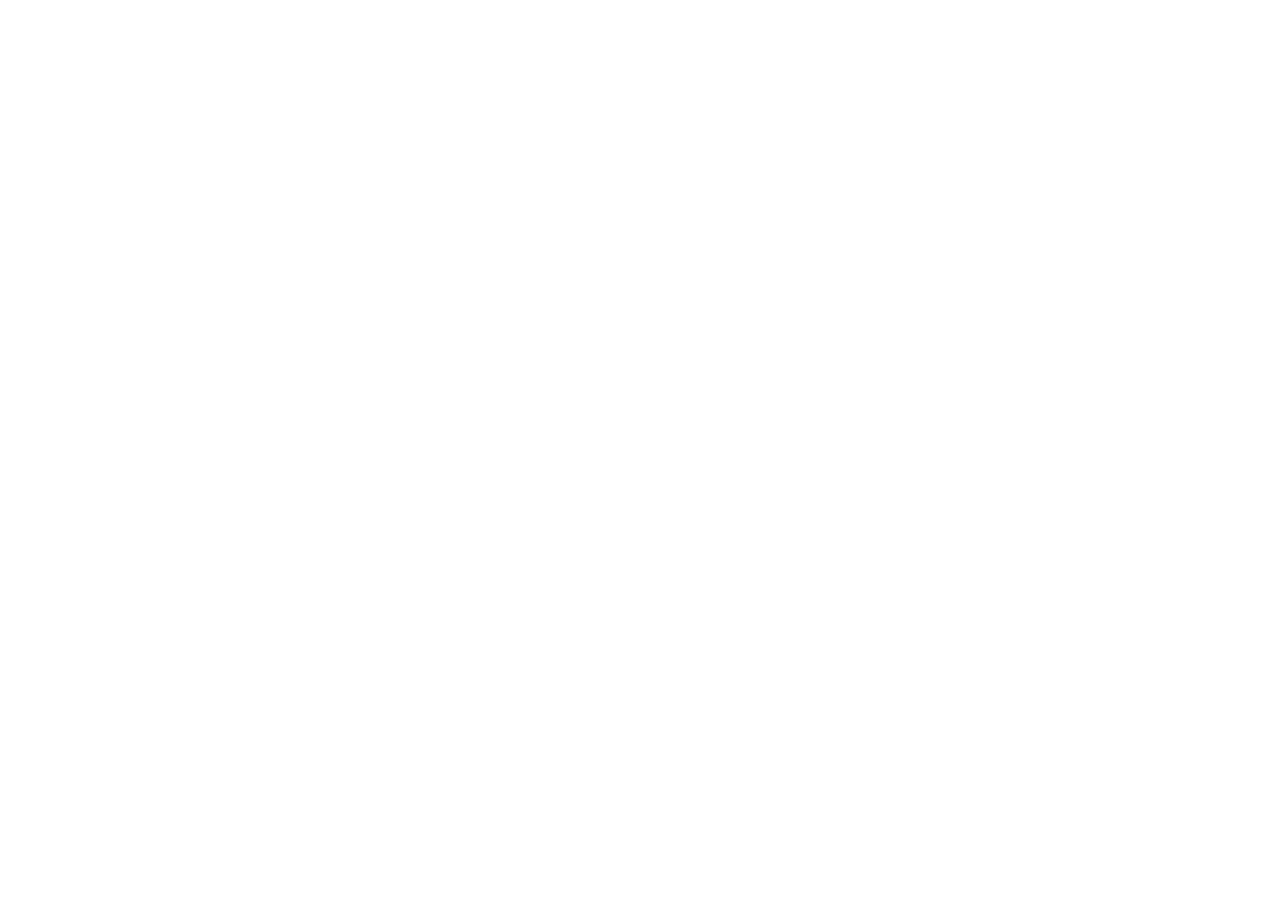
==== index.html @ 3705db46 "first commit" ====
<!DOCTYPE html>
<html lang="en">
  <head>
    <meta charset="UTF-8" />
    <meta http-equiv="X-UA-Compatible" content="IE=edge" />
    <meta name="viewport" content="width=device-width, initial-scale=1.0" />
    <title>Document</title>
    <link rel="stylesheet" href="css/global.css" />
    <link rel="stylesheet" href="css/home.css" />
  </head>
  <body>
    <header id="header">
      <nav class="nav"></nav>
    </header>
  </body>
</html>
---- css/global.css ----
@import url('https://fonts.googleapis.com/css2?family=Space+Mono:wght@400;700&display=swap');

*, 
*::after, 
*::before {
    margin: 0;
    padding: 0;
    box-sizing: border-box;
}

html {
    font-size: 62.5%;
    scroll-behavior: smooth;
}

body {
    font-size: 1.6rem;
    font-family: 'Space Mono', monospace;
}

img {
    display: block;
    max-width: 100%;
}

a {
    color: #fff;
    text-decoration: none;
}
  
ul {    
    list-style: none;
}
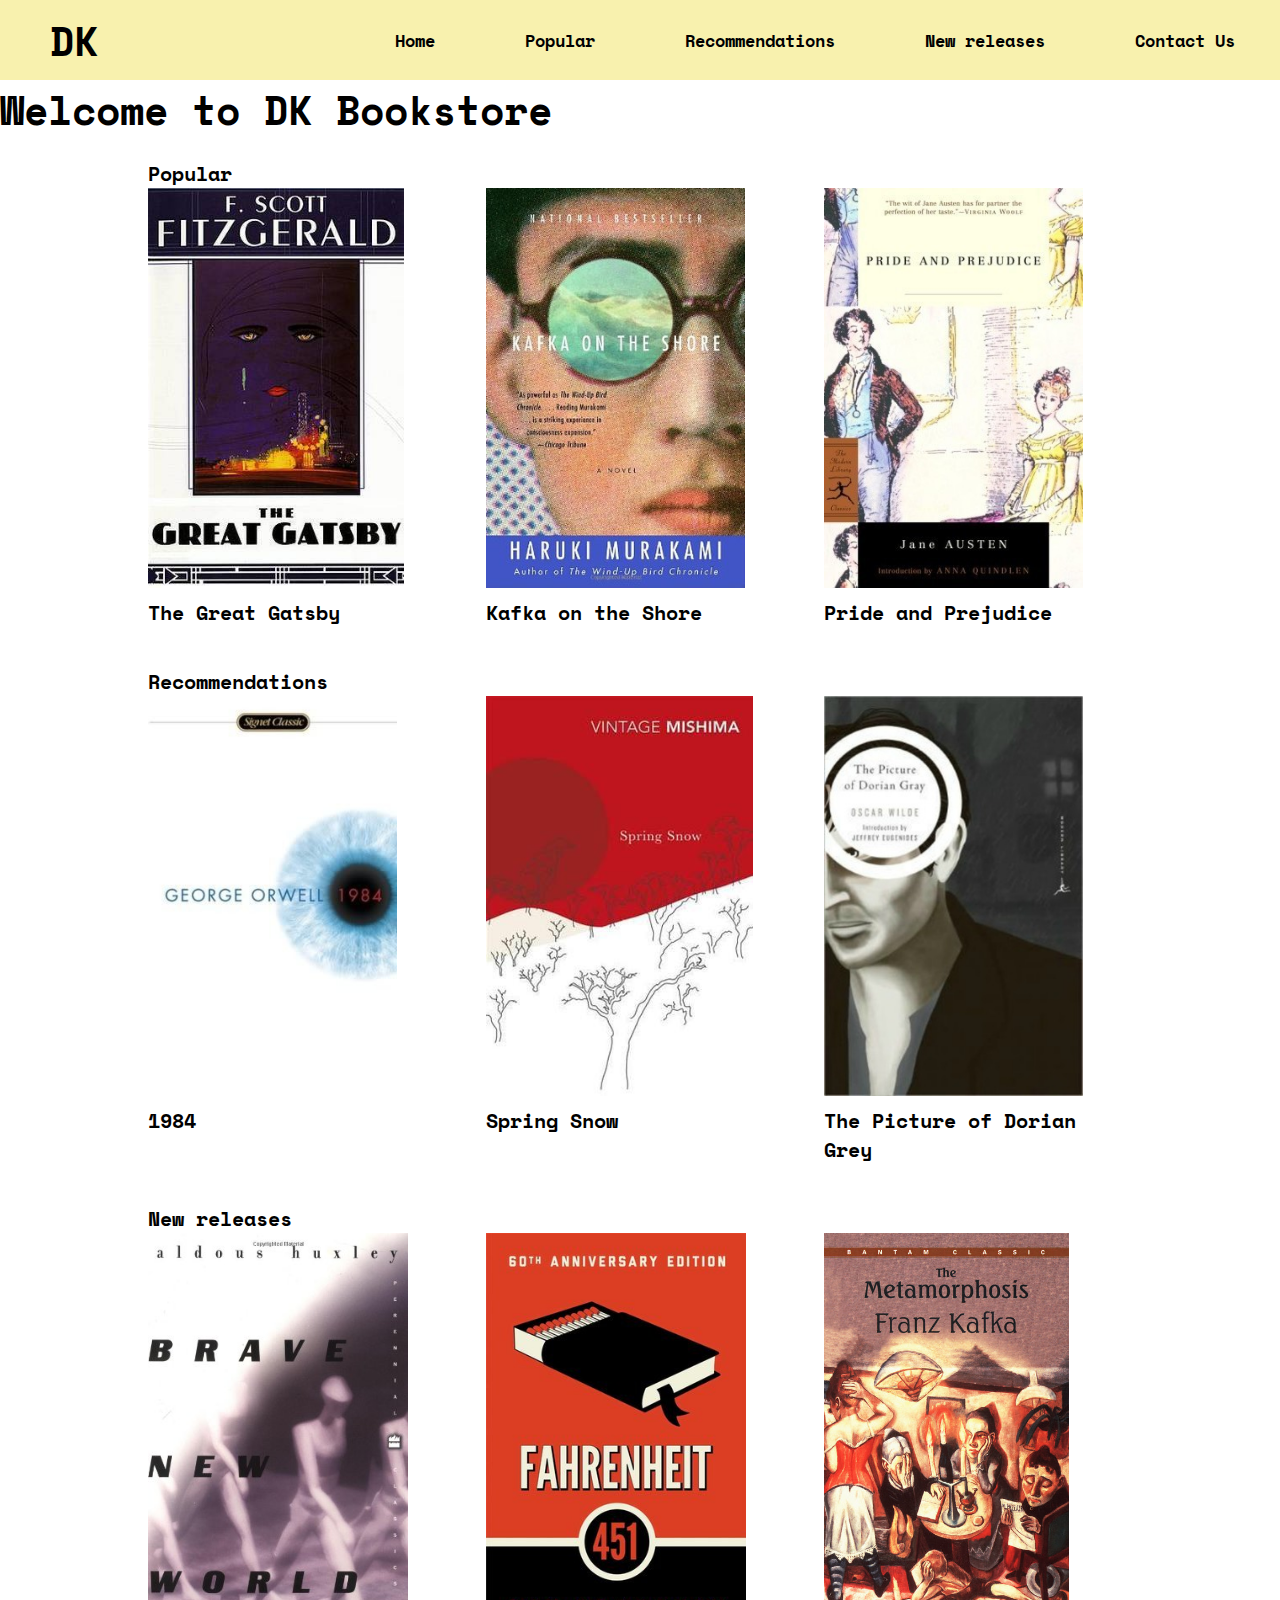
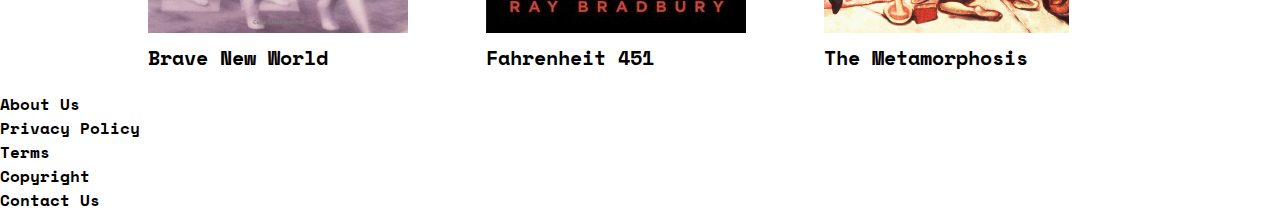
==== commit b62a508b: "Add pages" ====
--- a/index.html
+++ b/index.html
@@ -4,13 +4,173 @@
     <meta charset="UTF-8" />
     <meta http-equiv="X-UA-Compatible" content="IE=edge" />
     <meta name="viewport" content="width=device-width, initial-scale=1.0" />
-    <title>Document</title>
+    <title>DK</title>
     <link rel="stylesheet" href="css/global.css" />
     <link rel="stylesheet" href="css/home.css" />
   </head>
   <body>
     <header id="header">
-      <nav class="nav"></nav>
+      <div class="nav-container">
+        <nav class="nav">
+          <div class="logo">
+            <a href="index.html">DK</a>
+          </div>
+          <div class="nav-list-container">
+            <ul class="nav-list">
+              <li class="nav-list-item">
+                <a href="homepage.html" class="list-link">Home</a>
+              </li>
+              <li class="nav-list-item">
+                <a href="category.html" class="list-link">Popular</a>
+              </li>
+              <li class="nav-list-item">
+                <a href="category.html" class="list-link">Recommendations</a>
+              </li>
+              <li class="nav-list-item">
+                <a href="category.html" class="list-link">New releases</a>
+              </li>
+              <li class="nav-list-item">
+                <a href="contact.html" class="list-link">Contact Us</a>
+              </li>
+            </ul>
+          </div>
+        </nav>
+      </div>
     </header>
+    <main>
+      <section class="category-section">
+        <div class="main-title title">
+          <h1>Welcome to DK Bookstore</h1>
+        </div>
+        <div class="category-container">
+          <a href="category.html">
+            <h2 class="category-title title">Popular</h2>
+          </a>
+          <ul class="book-container">
+            <li class="book">
+              <a href="book_details.html" class="book-image">
+                <img src="image/gatsby.jpg" alt="The Great Gatsby" />
+              </a>
+              <a href="book_details.html" class="book-title title">
+                <p>The Great Gatsby</p>
+              </a>
+            </li>
+            <li class="book">
+              <a href="book_details.html" class="book-image">
+                <img src="image/kafka.jpg" alt="Kafka on the Shore" />
+              </a>
+              <a href="book_details.html" class="book-title title">
+                <p>Kafka on the Shore</p>
+              </a>
+            </li>
+            <li class="book">
+              <a href="book_details.html" class="book-image">
+                <img
+                  src="image/pridenprejudice.jpg"
+                  alt="Pride and Prejudice"
+                />
+              </a>
+              <a href="book_details.html" class="book-title title">
+                <p>Pride and Prejudice</p>
+              </a>
+            </li>
+          </ul>
+        </div>
+
+        <div class="category-container">
+          <a href="category.html">
+            <h2 class="category-title title">Recommendations</h2>
+          </a>
+          <ul class="book-container">
+            <li class="book">
+              <a href="book_details.html" class="book-image">
+                <img src="image/1984.jpg" alt="1984" />
+              </a>
+              <a href="book_details.html" class="book-title title">
+                <p>1984</p>
+              </a>
+            </li>
+            <li class="book">
+              <a href="book_details.html" class="book-image">
+                <img src="image/sringsnow.jpg" alt="Spring Snow" />
+              </a>
+              <a href="book_details.html" class="book-title title">
+                <p>Spring Snow</p>
+              </a>
+            </li>
+            <li class="book">
+              <a href="book_details.html" class="book-image">
+                <img
+                  src="image/doriangrey.jpg"
+                  alt="The Picture of Dorian Grey"
+                />
+              </a>
+              <a href="book_details.html" class="book-title title">
+                <p>The Picture of Dorian Grey</p>
+              </a>
+            </li>
+          </ul>
+        </div>
+      </section>
+
+      <div class="category-container">
+        <a href="category.html">
+          <h2 class="category-title title">New releases</h2>
+        </a>
+        <ul class="book-container">
+          <li class="book">
+            <a href="book_details.html" class="book-image">
+              <img src="image/brave.jpg" alt="Brave New World" />
+            </a>
+            <a href="book_details.html" class="book-title title">
+              <p>Brave New World</p>
+            </a>
+          </li>
+          <li class="book">
+            <a href="book_details.html" class="book-image">
+              <img src="image/far.jpg" alt="Fahrenheit 451" />
+            </a>
+            <a href="book_details.html" class="book-title title">
+              <p>Fahrenheit 451</p>
+            </a>
+          </li>
+          <li class="book">
+            <a href="book_details.html" class="book-image">
+              <img
+                src="image/meta.jpg"
+                alt="The Metamorphosis"
+              />
+            </a>
+            <a href="book_details.html" class="book-title title">
+              <p>The Metamorphosis</p>
+            </a>
+          </li>
+        </ul>
+      </div>
+    </section>
+    </main>
+    <footer id="footer">
+      <div class="footer-container">
+        <div class="footer-menu">
+          <ul class="footer-list">
+            <li class="nav-list-item">
+              <a href="homepage.html" class="footer-list-link">About Us</a>
+            </li>
+            <li class="nav-list-item">
+              <a href="category.html" class="footer-list-link">Privacy Policy</a>
+            </li>
+            <li class="nav-list-item">
+              <a href="category.html" class="footer-list-link">Terms</a>
+            </li>
+            <li class="nav-list-item">
+              <a href="category.html" class="footer-list-link">Copyright</a>
+            </li>
+            <li class="nav-list-item">
+              <a href="contact.html" class="footer-list-link">Contact Us</a>
+            </li>
+          </ul>
+        </div>
+      </div>
+    </footer>
   </body>
 </html>
--- a/css/global.css
+++ b/css/global.css
@@ -21,13 +21,80 @@
 img {
     display: block;
     max-width: 100%;
+    max-height: 100%;
+    object-fit: cover;
 }
 
 a {
-    color: #fff;
+    color: #000;
+    font-weight: 700;
     text-decoration: none;
 }
   
 ul {    
     list-style: none;
+}
+
+.category-container {
+  margin: 0 auto;
+  padding: 2rem;
+  width: 80%;
+}
+
+.title {
+    font-size: 2rem;
+    display: inline-block;
+    position: relative;
+    transition: transform 0.5s;
+}
+
+.book-container {
+    display: grid;
+    grid-template-columns: repeat(auto-fit, minmax(180px, 1fr));
+    gap: 3rem;
+}
+
+.book-image img {
+    height: 40rem;
+}
+
+.book-image:hover img {
+    cursor: pointer;
+    transform: scale(1.02);
+}
+
+.book-title {
+    
+    margin-top: 1rem;
+}
+
+
+/* Header */
+#header {
+    width: 100%;
+    background-color: #F8F1AE;
+    z-index: 999;
+}
+
+nav {
+    display: flex;
+    align-items: center;
+    justify-content: space-between;
+    padding: 2rem 4rem;
+    height: 8rem;
+}
+
+.nav-list {
+    display: flex;
+    gap: 8rem;
+}
+
+.logo {
+    font-size: 4rem;
+    padding: 1rem;
+}
+
+.list-link {
+    font-size: 1.7rem;
+    padding: 0.3rem 0.5rem;
 }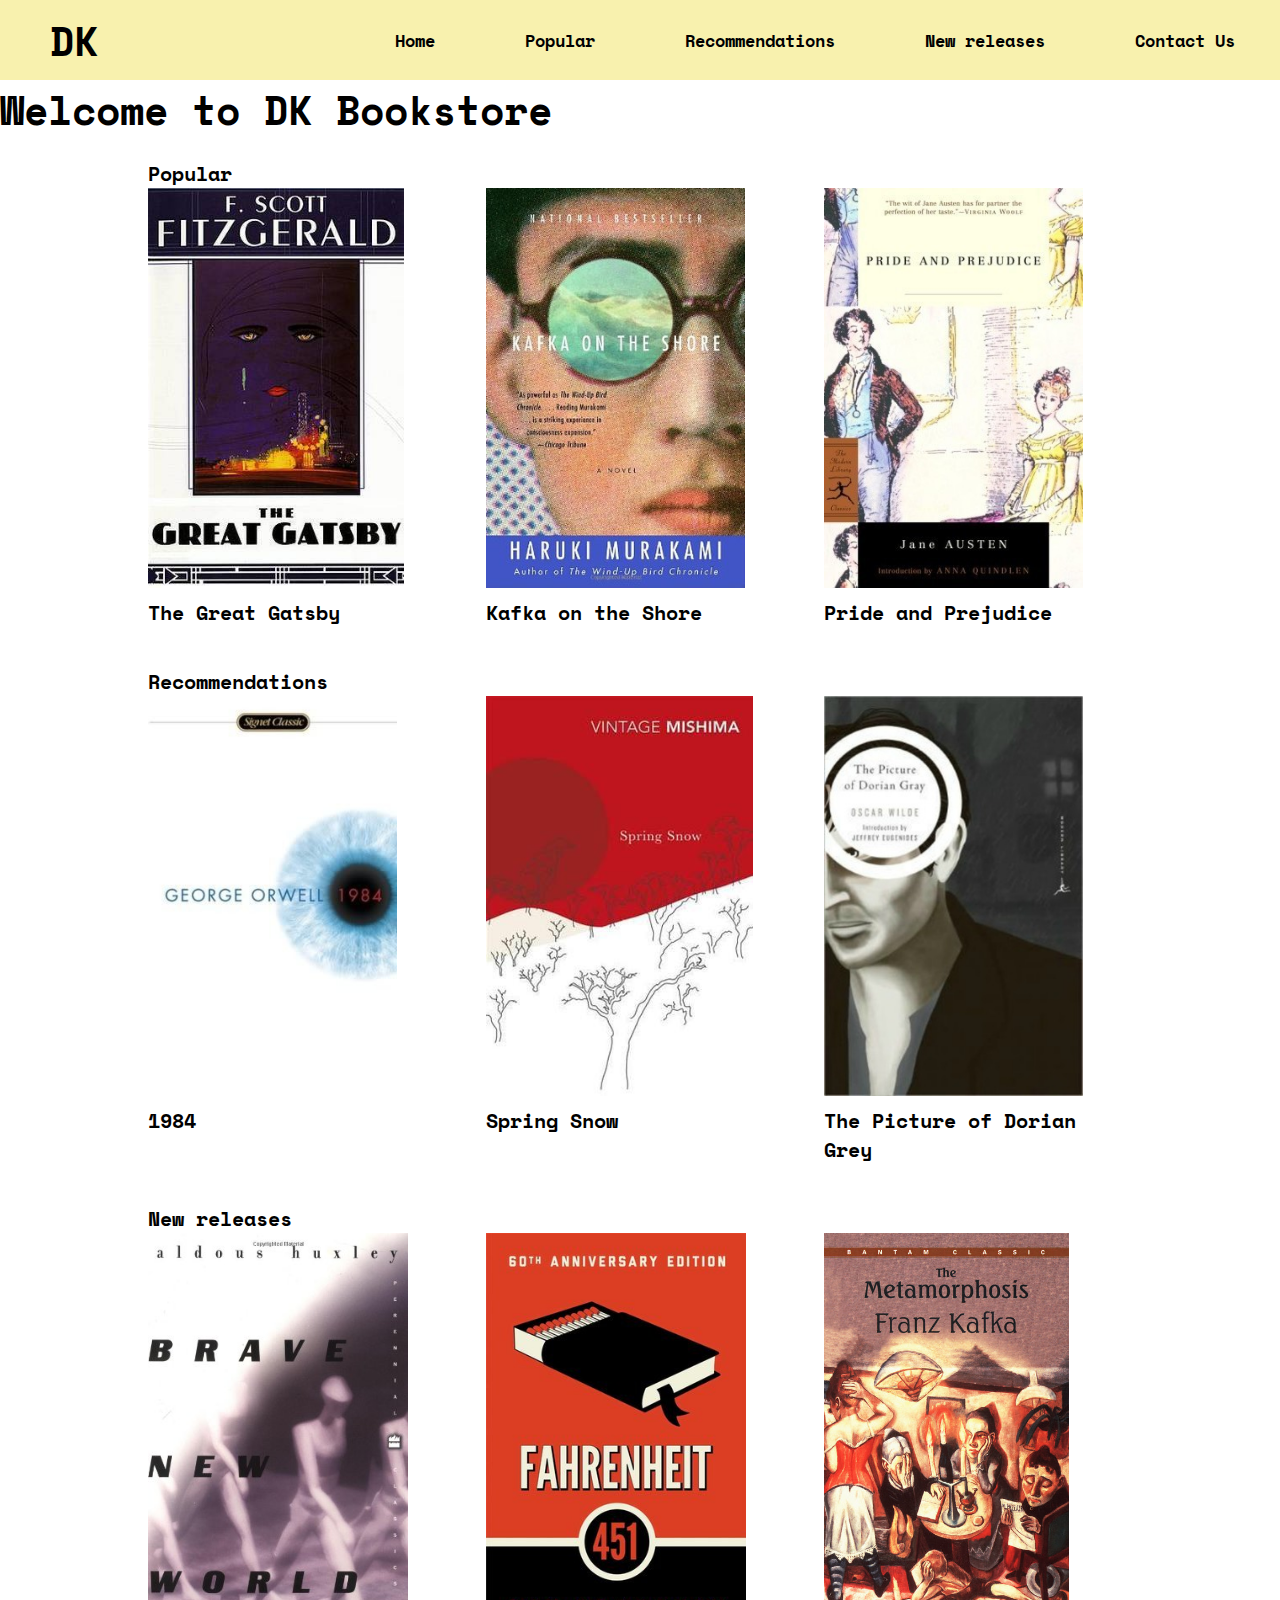
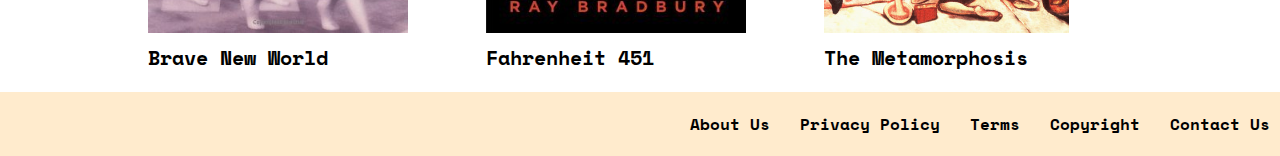
==== commit c67a0c8d: "change category" ====
--- a/index.html
+++ b/index.html
@@ -18,7 +18,7 @@
           <div class="nav-list-container">
             <ul class="nav-list">
               <li class="nav-list-item">
-                <a href="homepage.html" class="list-link">Home</a>
+                <a href="index.html" class="list-link">Home</a>
               </li>
               <li class="nav-list-item">
                 <a href="category.html" class="list-link">Popular</a>
--- a/css/global.css
+++ b/css/global.css
@@ -63,8 +63,7 @@
     transform: scale(1.02);
 }
 
-.book-title {
-    
+.book-title { 
     margin-top: 1rem;
 }
 
@@ -97,4 +96,20 @@
 .list-link {
     font-size: 1.7rem;
     padding: 0.3rem 0.5rem;
-}+}
+
+/* footer */
+
+footer {
+    display: flex;
+    padding: 2rem 1rem;
+    justify-content: flex-end;
+    background-color: blanchedalmond;
+}
+
+.footer-list {
+    display: flex;
+    gap: 3rem;
+}
+
+
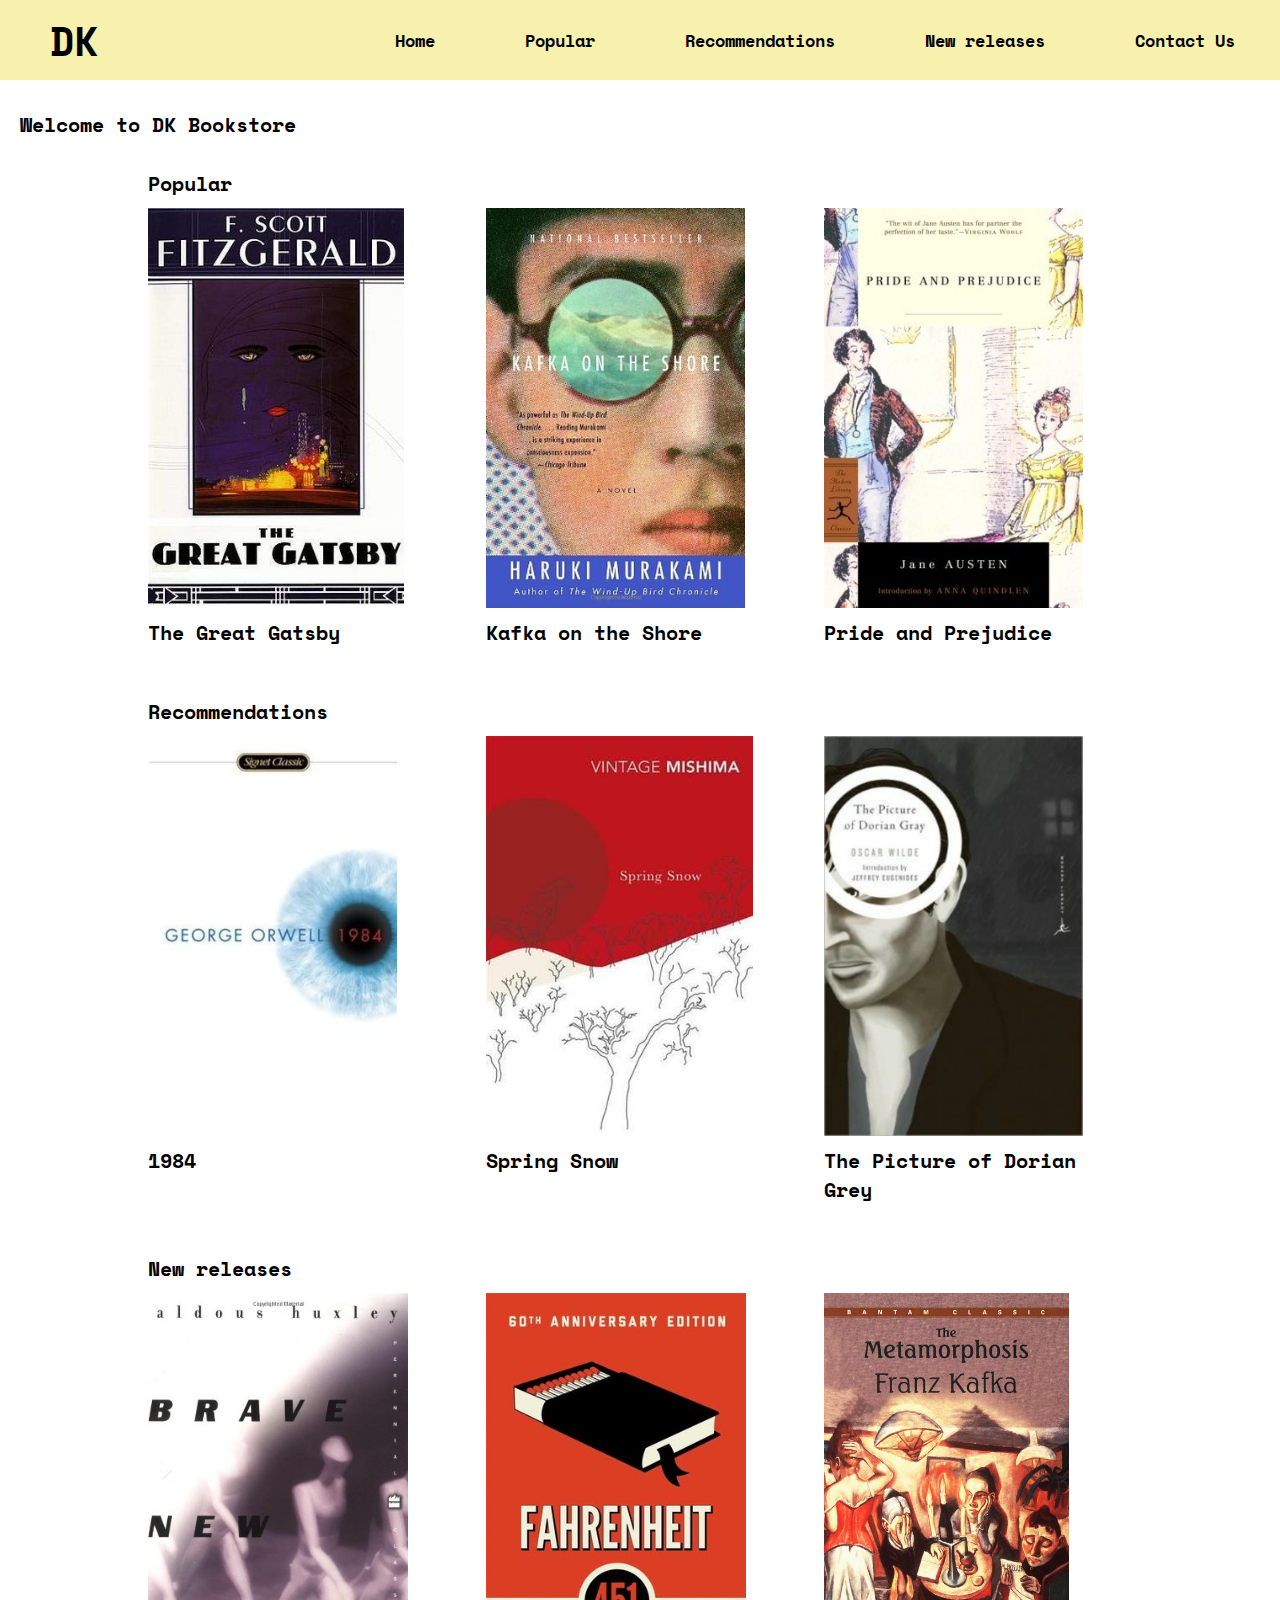
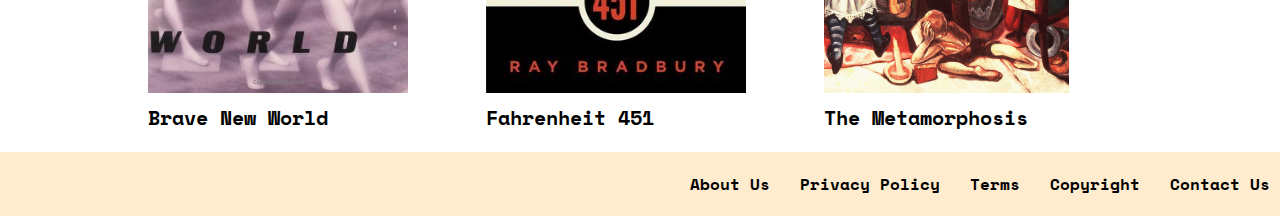
==== commit 0b069292: "Add book details" ====
--- a/index.html
+++ b/index.html
@@ -39,14 +39,12 @@
     </header>
     <main>
       <section class="category-section">
-        <div class="main-title title">
-          <h1>Welcome to DK Bookstore</h1>
-        </div>
+        <h1 class="main-title title">Welcome to DK Bookstore</h1>
         <div class="category-container">
           <a href="category.html">
             <h2 class="category-title title">Popular</h2>
           </a>
-          <ul class="book-container">
+          <ul class="books-container">
             <li class="book">
               <a href="book_details.html" class="book-image">
                 <img src="image/gatsby.jpg" alt="The Great Gatsby" />
@@ -81,7 +79,7 @@
           <a href="category.html">
             <h2 class="category-title title">Recommendations</h2>
           </a>
-          <ul class="book-container">
+          <ul class="books-container">
             <li class="book">
               <a href="book_details.html" class="book-image">
                 <img src="image/1984.jpg" alt="1984" />
@@ -117,7 +115,7 @@
         <a href="category.html">
           <h2 class="category-title title">New releases</h2>
         </a>
-        <ul class="book-container">
+        <ul class="books-container">
           <li class="book">
             <a href="book_details.html" class="book-image">
               <img src="image/brave.jpg" alt="Brave New World" />
@@ -154,16 +152,18 @@
         <div class="footer-menu">
           <ul class="footer-list">
             <li class="nav-list-item">
-              <a href="homepage.html" class="footer-list-link">About Us</a>
+              <a href="#" class="footer-list-link">About Us</a>
             </li>
             <li class="nav-list-item">
-              <a href="category.html" class="footer-list-link">Privacy Policy</a>
+              <a href="#" class="footer-list-link"
+                >Privacy Policy</a
+              >
             </li>
             <li class="nav-list-item">
-              <a href="category.html" class="footer-list-link">Terms</a>
+              <a href="#" class="footer-list-link">Terms</a>
             </li>
             <li class="nav-list-item">
-              <a href="category.html" class="footer-list-link">Copyright</a>
+              <a href="#" class="footer-list-link">Copyright</a>
             </li>
             <li class="nav-list-item">
               <a href="contact.html" class="footer-list-link">Contact Us</a>
--- a/css/global.css
+++ b/css/global.css
@@ -48,7 +48,7 @@
     transition: transform 0.5s;
 }
 
-.book-container {
+.books-container {
     display: grid;
     grid-template-columns: repeat(auto-fit, minmax(180px, 1fr));
     gap: 3rem;
@@ -67,10 +67,16 @@
     margin-top: 1rem;
 }
 
+.category-title {
+    padding: 1rem 0;
+}
+
 
 /* Header */
 #header {
+    margin: 0;
     width: 100%;
+    /* position: fixed; */
     background-color: #F8F1AE;
     z-index: 999;
 }
@@ -112,4 +118,17 @@
     gap: 3rem;
 }
 
+@media screen and (max-width: 960px) {
+    .nav {
+        height: initial;
+      }
 
+    .nav-list {
+        flex-direction: column;
+        gap: 1rem;
+    }
+    
+      .list-link {
+        font-size: 1.6rem;
+    }
+}
--- a/css/home.css
+++ b/css/home.css
@@ -0,0 +1,4 @@
+.main-title {
+    padding-top: 3rem;
+    padding-left: 2rem;
+}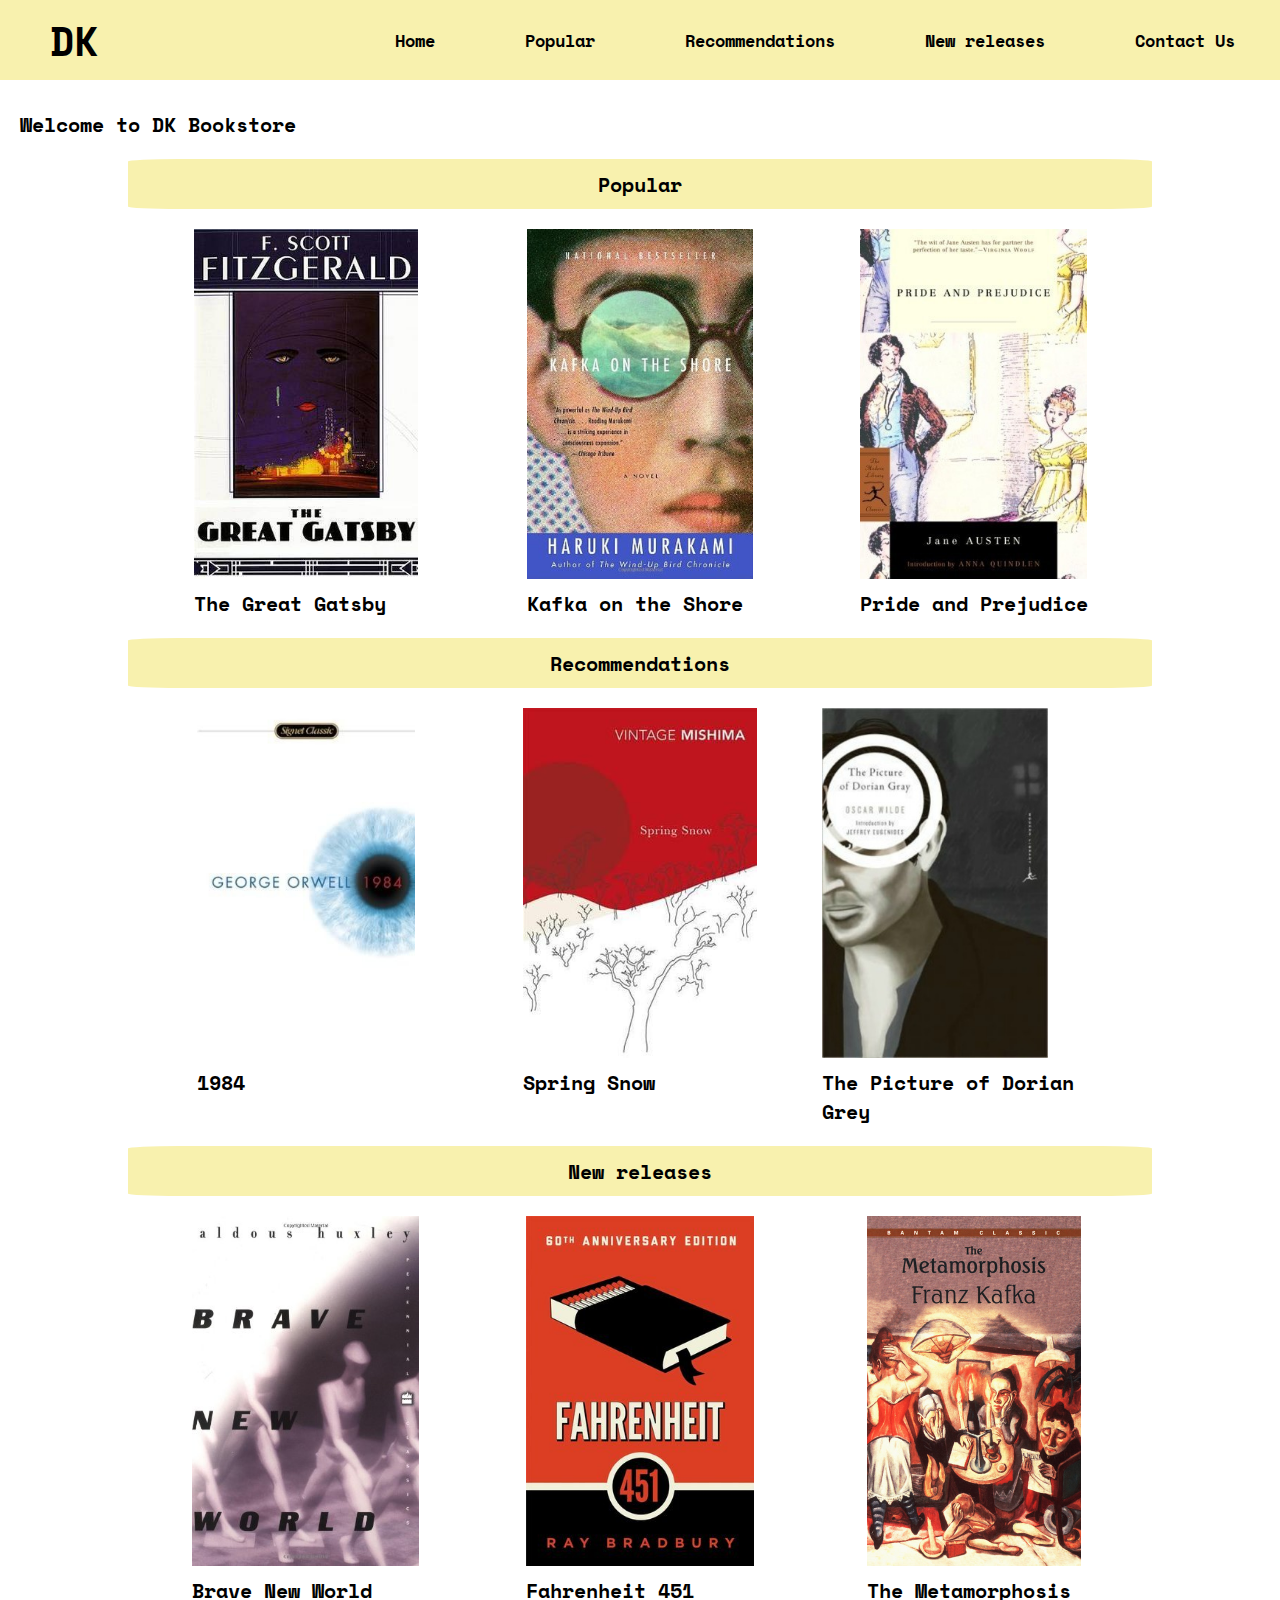
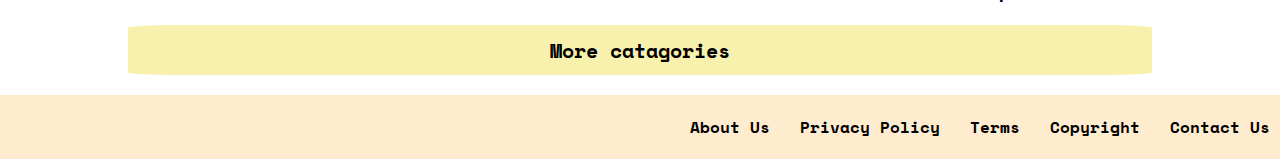
==== commit 4150cac2: "Fixed center divs" ====
--- a/index.html
+++ b/index.html
@@ -109,43 +109,41 @@
             </li>
           </ul>
         </div>
+        <div class="category-container">
+          <a href="category.html">
+            <h2 class="category-title title">New releases</h2>
+          </a>
+          <ul class="books-container">
+            <li class="book">
+              <a href="book_details.html" class="book-image">
+                <img src="image/brave.jpg" alt="Brave New World" />
+              </a>
+              <a href="book_details.html" class="book-title title">
+                <p>Brave New World</p>
+              </a>
+            </li>
+            <li class="book">
+              <a href="book_details.html" class="book-image">
+                <img src="image/far.jpg" alt="Fahrenheit 451" />
+              </a>
+              <a href="book_details.html" class="book-title title">
+                <p>Fahrenheit 451</p>
+              </a>
+            </li>
+            <li class="book">
+              <a href="book_details.html" class="book-image">
+                <img src="image/meta.jpg" alt="The Metamorphosis" />
+              </a>
+              <a href="book_details.html" class="book-title title">
+                <p>The Metamorphosis</p>
+              </a>
+            </li>
+          </ul>
+          <a href="category.html">
+            <span class="category-title more-title title">More catagories</span>
+          </a>
+        </div>
       </section>
-
-      <div class="category-container">
-        <a href="category.html">
-          <h2 class="category-title title">New releases</h2>
-        </a>
-        <ul class="books-container">
-          <li class="book">
-            <a href="book_details.html" class="book-image">
-              <img src="image/brave.jpg" alt="Brave New World" />
-            </a>
-            <a href="book_details.html" class="book-title title">
-              <p>Brave New World</p>
-            </a>
-          </li>
-          <li class="book">
-            <a href="book_details.html" class="book-image">
-              <img src="image/far.jpg" alt="Fahrenheit 451" />
-            </a>
-            <a href="book_details.html" class="book-title title">
-              <p>Fahrenheit 451</p>
-            </a>
-          </li>
-          <li class="book">
-            <a href="book_details.html" class="book-image">
-              <img
-                src="image/meta.jpg"
-                alt="The Metamorphosis"
-              />
-            </a>
-            <a href="book_details.html" class="book-title title">
-              <p>The Metamorphosis</p>
-            </a>
-          </li>
-        </ul>
-      </div>
-    </section>
     </main>
     <footer id="footer">
       <div class="footer-container">
@@ -155,9 +153,7 @@
               <a href="#" class="footer-list-link">About Us</a>
             </li>
             <li class="nav-list-item">
-              <a href="#" class="footer-list-link"
-                >Privacy Policy</a
-              >
+              <a href="#" class="footer-list-link">Privacy Policy</a>
             </li>
             <li class="nav-list-item">
               <a href="#" class="footer-list-link">Terms</a>
--- a/css/global.css
+++ b/css/global.css
@@ -36,26 +36,44 @@
 }
 
 .category-container {
-  margin: 0 auto;
-  padding: 2rem;
+  margin: 2rem auto;
   width: 80%;
 }
 
+.category-title {
+    padding: 2rem;
+    height: 5rem;
+    background-color: #F8F1AE;
+    width: 100%;
+    border-radius: 5%;
+    /* width: 25rem; */
+}
+
+.category-section ul {
+    width: 95%;
+    margin: auto;
+}
+
+.category-section ul li {
+    /* margin-left: 3rem; */
+    margin: 0 auto;
+}
+
 .title {
+    position: relative;
     font-size: 2rem;
     display: inline-block;
-    position: relative;
-    transition: transform 0.5s;
 }
 
 .books-container {
     display: grid;
     grid-template-columns: repeat(auto-fit, minmax(180px, 1fr));
     gap: 3rem;
+    margin: 0 auto;
 }
 
 .book-image img {
-    height: 40rem;
+    height: 35rem;
 }
 
 .book-image:hover img {
@@ -69,6 +87,10 @@
 
 .category-title {
     padding: 1rem 0;
+    margin-bottom: 2rem;
+    display: flex;
+    justify-content: center;
+    align-items: center;
 }
 
 
@@ -118,6 +140,25 @@
     gap: 3rem;
 }
 
+.btn {
+    font-family: "Space Mono", monospace;
+    border: none;
+    width: 100%;
+    font-size: 1.7rem;
+    font-weight: bold;
+    margin-top: 1rem;
+    height: 5rem;
+    border-radius: 10px;
+    color: black;
+    background-color: bisque; 
+    width: 100%;
+}
+
+.btn:hover {
+    cursor: pointer;
+    opacity: 0.8;
+}
+
 @media screen and (max-width: 960px) {
     .nav {
         height: initial;
@@ -131,4 +172,17 @@
       .list-link {
         font-size: 1.6rem;
     }
+
+    #footer {
+        height: initial;
+      }
+
+    .footer-list {
+        flex-direction: column;
+        gap: 1rem;
+    }
+    
+      .footer-list-link {
+        font-size: 1.6rem;
+    }
 }
--- a/css/home.css
+++ b/css/home.css
@@ -1,4 +1,8 @@
 .main-title {
     padding-top: 3rem;
     padding-left: 2rem;
+}
+
+.more-title {
+    margin-top: 2rem;
 }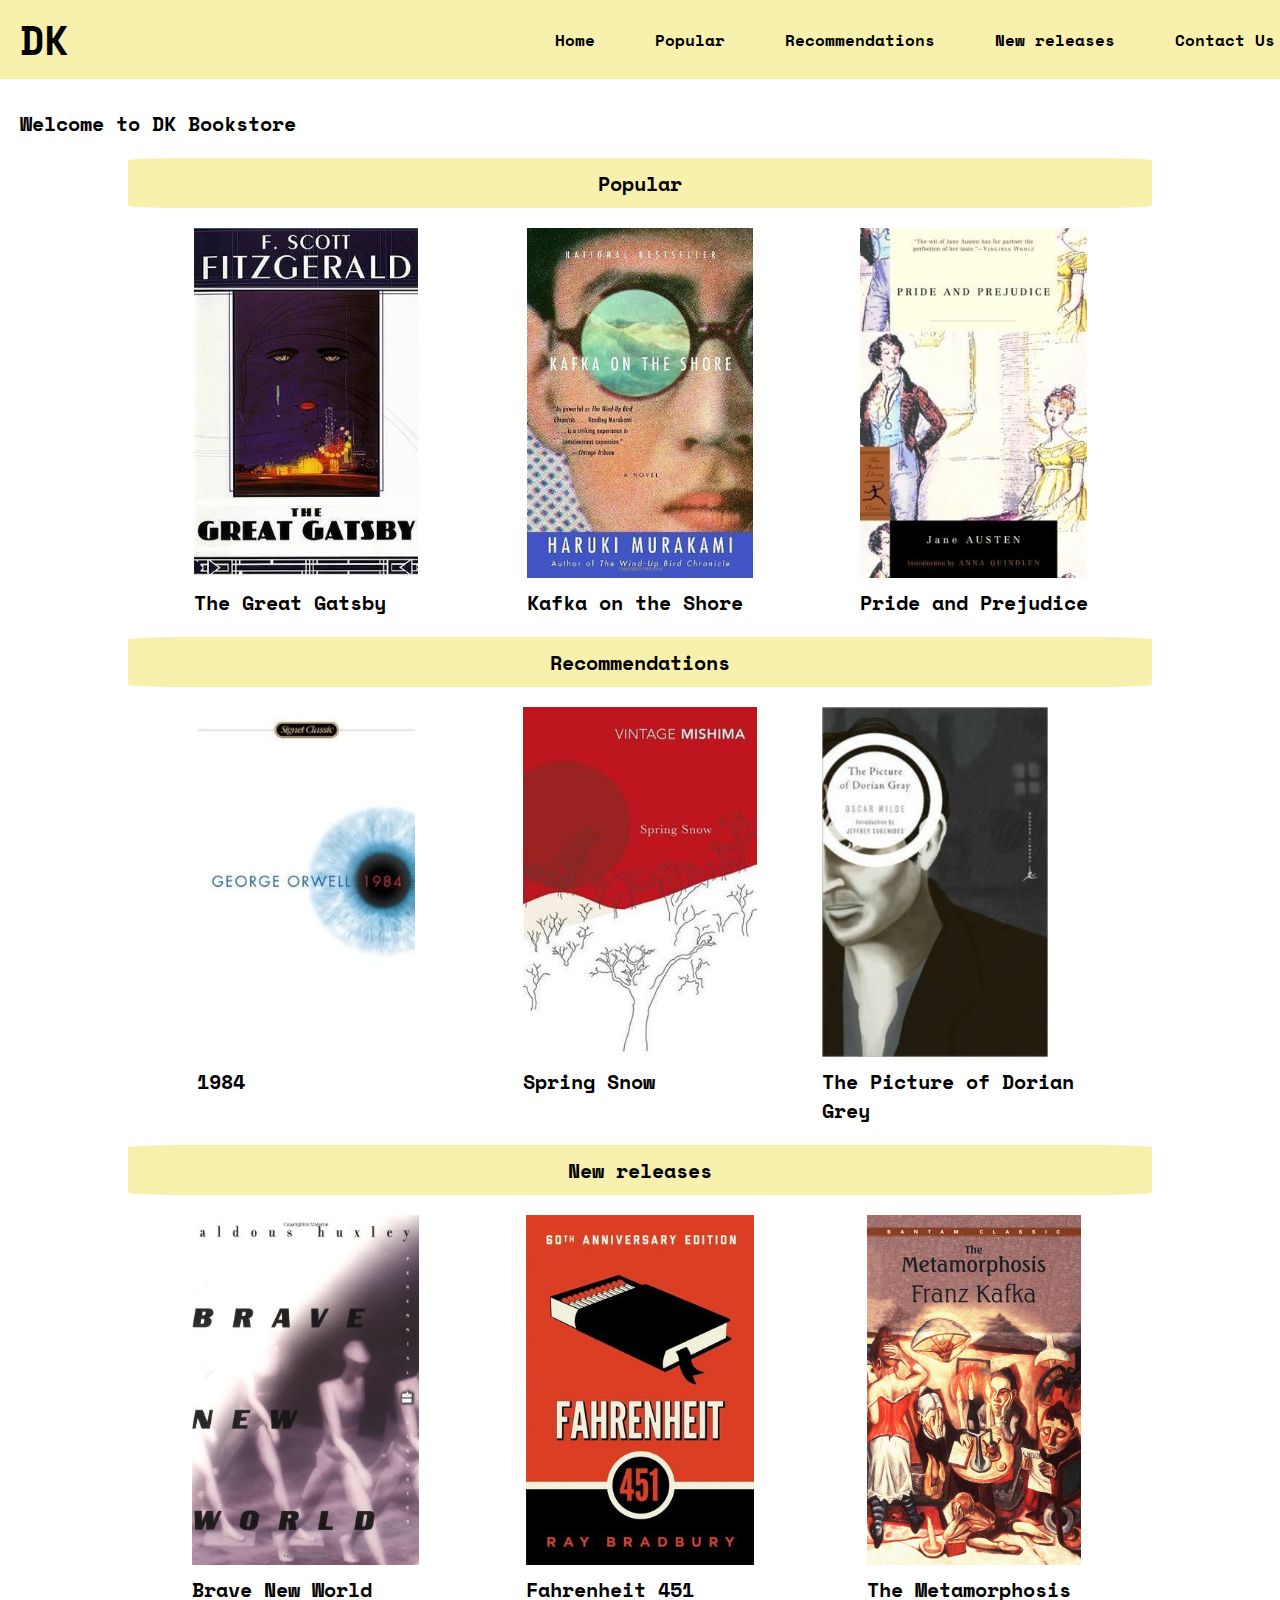
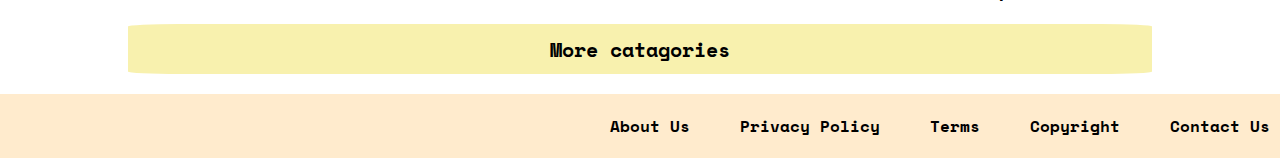
==== commit d1ca4926: "Fixed footer" ====
--- a/index.html
+++ b/index.html
@@ -148,7 +148,7 @@
     <footer id="footer">
       <div class="footer-container">
         <div class="footer-menu">
-          <ul class="footer-list">
+          <ul class="nav-list">
             <li class="nav-list-item">
               <a href="#" class="footer-list-link">About Us</a>
             </li>
--- a/css/global.css
+++ b/css/global.css
@@ -55,7 +55,6 @@
 }
 
 .category-section ul li {
-    /* margin-left: 3rem; */
     margin: 0 auto;
 }
 
@@ -96,7 +95,9 @@
 
 /* Header */
 #header {
-    margin: 0;
+    /* height: 8rem; */
+    top: 0;
+    left: 0;
     width: 100%;
     /* position: fixed; */
     background-color: #F8F1AE;
@@ -107,22 +108,19 @@
     display: flex;
     align-items: center;
     justify-content: space-between;
-    padding: 2rem 4rem;
-    height: 8rem;
 }
 
 .nav-list {
     display: flex;
-    gap: 8rem;
+    gap: 5rem;
 }
 
 .logo {
     font-size: 4rem;
-    padding: 1rem;
+    padding: 1rem 2rem;
 }
 
 .list-link {
-    font-size: 1.7rem;
     padding: 0.3rem 0.5rem;
 }
 
@@ -135,10 +133,6 @@
     background-color: blanchedalmond;
 }
 
-.footer-list {
-    display: flex;
-    gap: 3rem;
-}
 
 .btn {
     font-family: "Space Mono", monospace;
@@ -160,13 +154,17 @@
 }
 
 @media screen and (max-width: 960px) {
+    body {
+        font-size: 1.2rem;
+    }
+
     .nav {
         height: initial;
       }
 
     .nav-list {
         flex-direction: column;
-        gap: 1rem;
+        gap: 0.8rem;
     }
     
       .list-link {
@@ -176,13 +174,4 @@
     #footer {
         height: initial;
       }
-
-    .footer-list {
-        flex-direction: column;
-        gap: 1rem;
-    }
-    
-      .footer-list-link {
-        font-size: 1.6rem;
-    }
 }
--- a/css/home.css
+++ b/css/home.css
@@ -1,6 +1,7 @@
 .main-title {
     padding-top: 3rem;
     padding-left: 2rem;
+    /* margin-top: 8rem; */
 }
 
 .more-title {
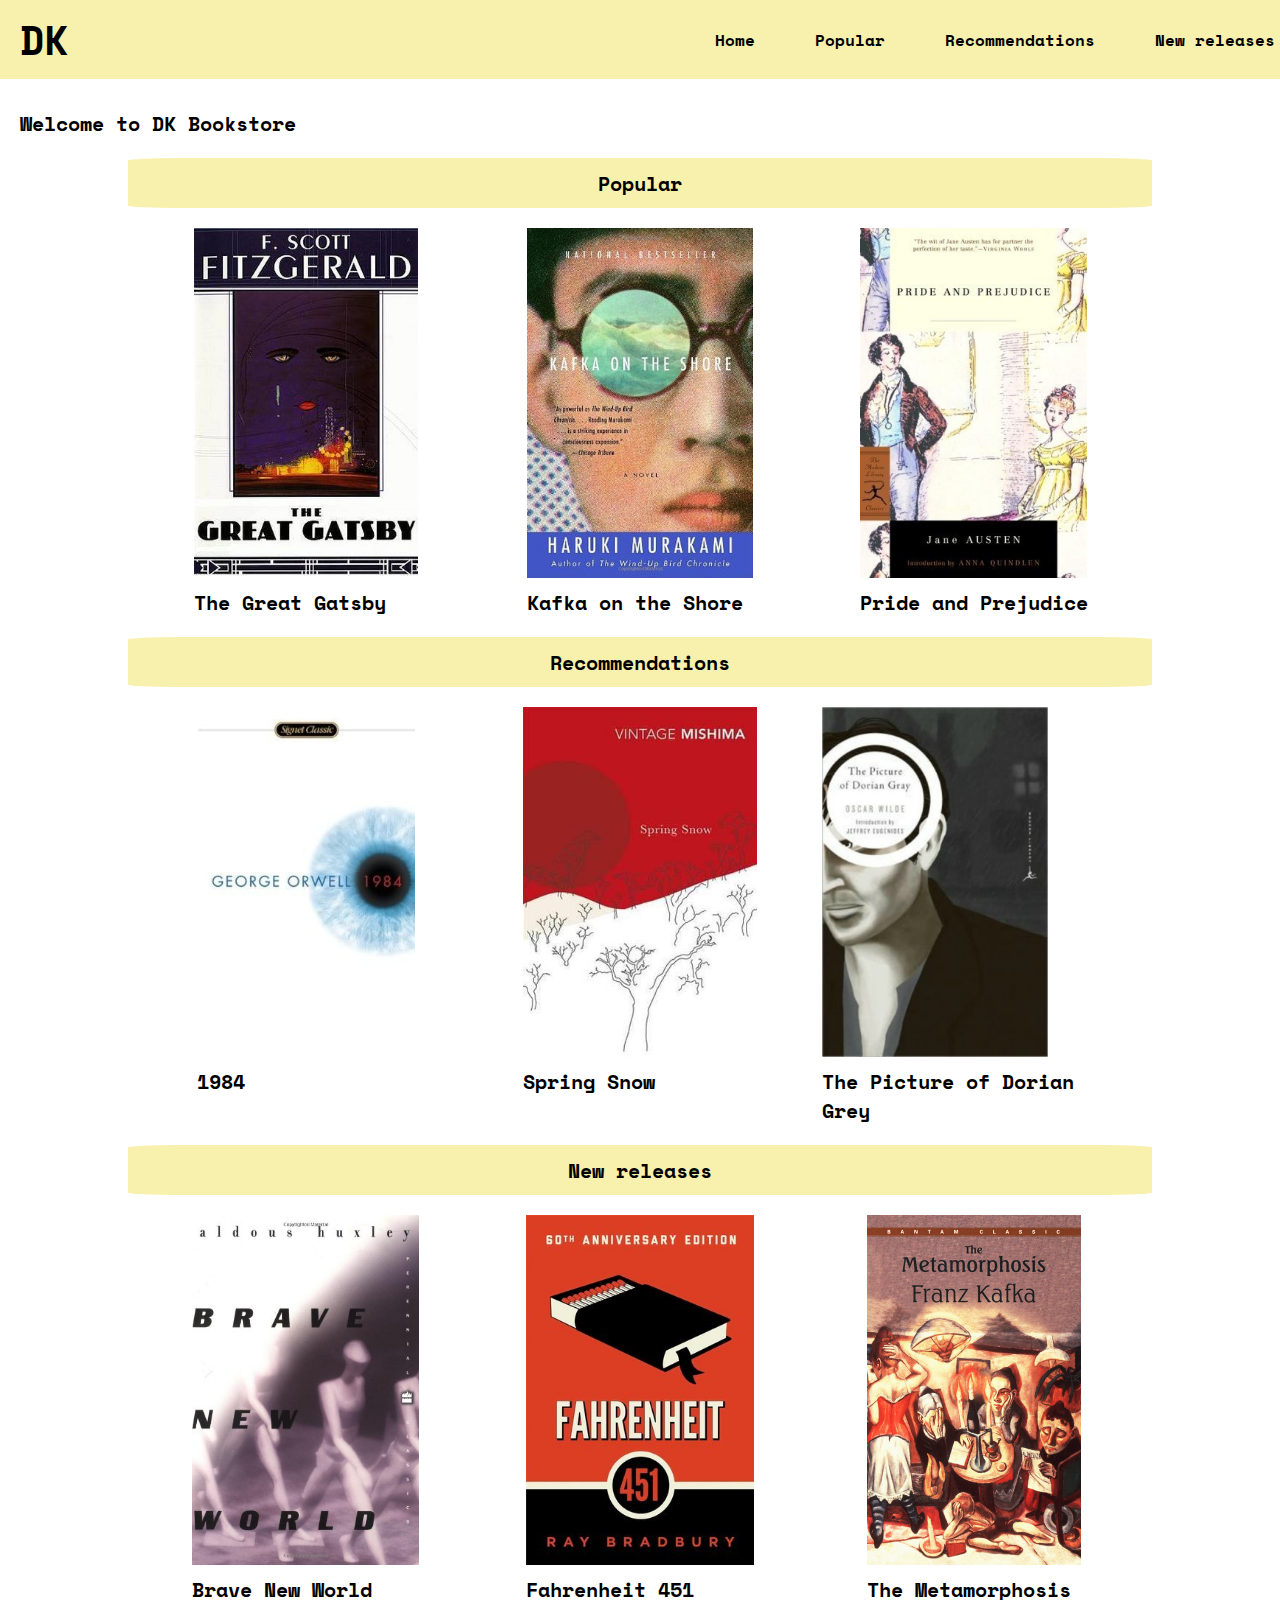
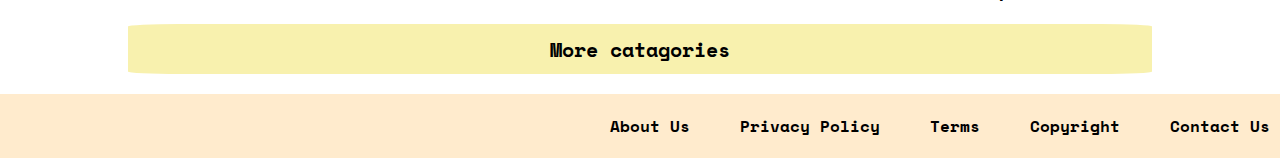
==== commit 1806ee88: "Fix header" ====
--- a/index.html
+++ b/index.html
@@ -28,9 +28,6 @@
               </li>
               <li class="nav-list-item">
                 <a href="category.html" class="list-link">New releases</a>
-              </li>
-              <li class="nav-list-item">
-                <a href="contact.html" class="list-link">Contact Us</a>
               </li>
             </ul>
           </div>
--- a/css/global.css
+++ b/css/global.css
@@ -66,7 +66,7 @@
 
 .books-container {
     display: grid;
-    grid-template-columns: repeat(auto-fit, minmax(180px, 1fr));
+    grid-template-columns: repeat(3, 1fr);
     gap: 3rem;
     margin: 0 auto;
 }
@@ -77,7 +77,7 @@
 
 .book-image:hover img {
     cursor: pointer;
-    transform: scale(1.02);
+    transform: scale(1.05);
 }
 
 .book-title { 
@@ -113,6 +113,10 @@
 .nav-list {
     display: flex;
     gap: 5rem;
+}
+
+.nav-list-item a:hover {
+    opacity: 0.5;
 }
 
 .logo {
@@ -160,7 +164,7 @@
 
     .nav {
         height: initial;
-      }
+    }
 
     .nav-list {
         flex-direction: column;
@@ -171,7 +175,11 @@
         font-size: 1.6rem;
     }
 
+    .books-container {
+        grid-template-columns: repeat(1, 1fr);
+    }
+
     #footer {
         height: initial;
-      }
+    }
 }
